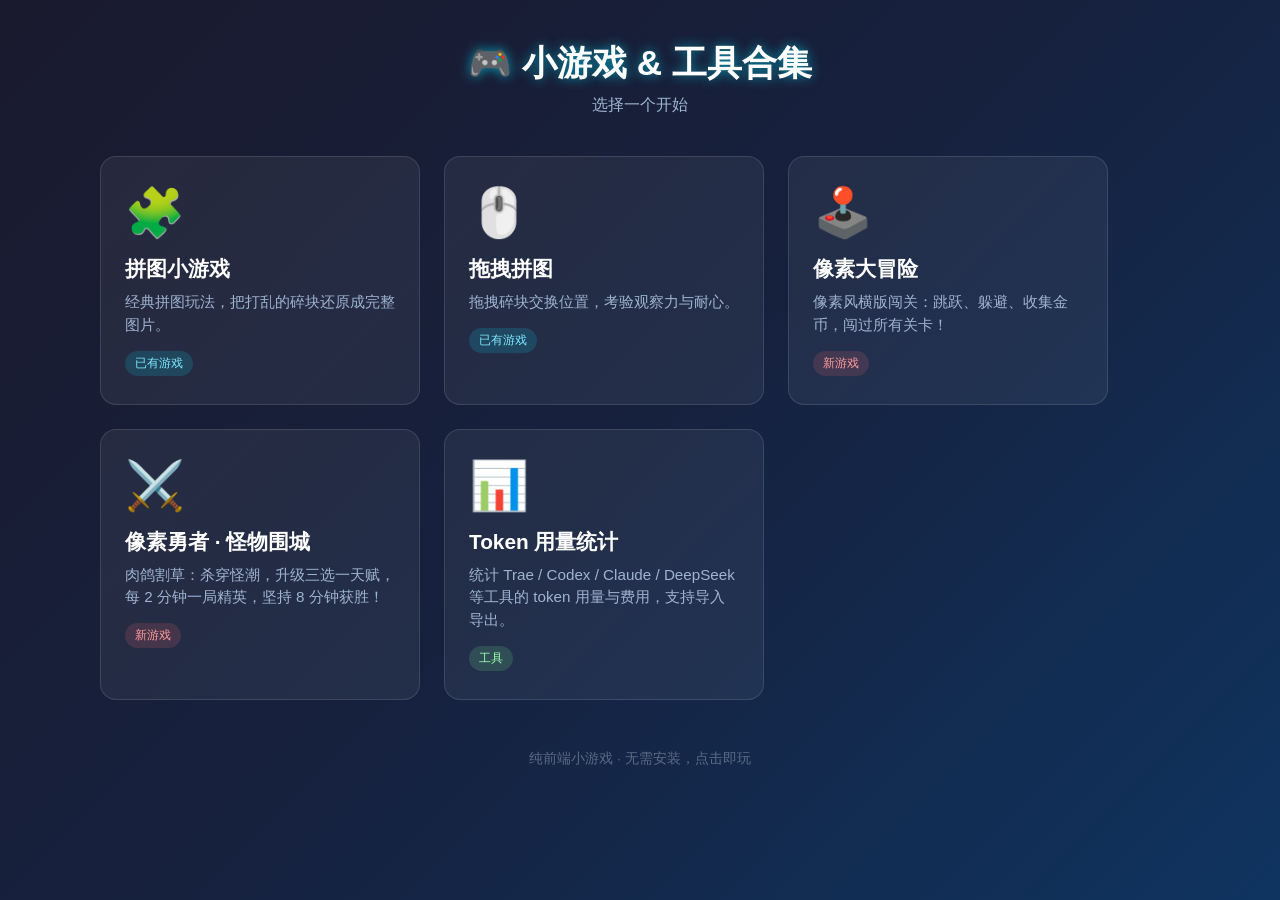
==== index.html @ 1bd0212f "init commit" ====
<!DOCTYPE html>
<html lang="zh-CN">
<head>
<meta charset="UTF-8" />
<meta name="viewport" content="width=device-width, initial-scale=1.0" />
<title>小游戏合集</title>
<style>
  * { margin: 0; padding: 0; box-sizing: border-box; -webkit-tap-highlight-color: transparent; }
  body {
    min-height: 100vh;
    font-family: "Segoe UI", "Microsoft YaHei", sans-serif;
    background: linear-gradient(135deg, #1a1a2e 0%, #16213e 50%, #0f3460 100%);
    color: #fff;
    display: flex;
    flex-direction: column;
    align-items: center;
    padding: 40px 20px;
  }
  h1 {
    font-size: 2.2rem;
    margin-bottom: 8px;
    text-shadow: 0 0 12px rgba(0, 229, 255, .6);
  }
  p.subtitle { color: #9fb4d0; margin-bottom: 40px; }
  .grid {
    display: grid;
    grid-template-columns: repeat(auto-fit, minmax(260px, 320px));
    gap: 24px;
    width: 100%;
    max-width: 1080px;
  }
  a.card {
    display: block;
    text-decoration: none;
    color: #fff;
    background: rgba(255, 255, 255, .06);
    border: 1px solid rgba(255, 255, 255, .12);
    border-radius: 16px;
    padding: 28px 24px;
    transition: transform .2s, box-shadow .2s, border-color .2s;
  }
  a.card:hover {
    transform: translateY(-6px);
    border-color: #00e5ff;
    box-shadow: 0 12px 30px rgba(0, 229, 255, .18);
  }
  .icon { font-size: 3rem; margin-bottom: 14px; }
  a.card h2 { font-size: 1.3rem; margin-bottom: 8px; }
  a.card p { color: #9fb4d0; font-size: .95rem; line-height: 1.5; }
  .tag {
    display: inline-block;
    margin-top: 14px;
    font-size: .75rem;
    padding: 4px 10px;
    border-radius: 999px;
    background: rgba(0, 229, 255, .15);
    color: #7fe9ff;
  }
  .tag.new { background: rgba(255, 107, 107, .15); color: #ff9b9b; }
  footer { margin-top: 50px; color: #5a6b85; font-size: .85rem; }
  @media (max-width: 480px) {
    body { padding: 24px 12px; }
    h1 { font-size: 1.6rem; }
    p.subtitle { margin-bottom: 24px; }
    a.card { padding: 20px 18px; }
  }
</style>
</head>
<body>
  <h1>🎮 小游戏 & 工具合集</h1>
  <p class="subtitle">选择一个开始</p>
  <div class="grid">
    <a class="card" href="./puzzle-game/index.html">
      <div class="icon">🧩</div>
      <h2>拼图小游戏</h2>
      <p>经典拼图玩法，把打乱的碎块还原成完整图片。</p>
      <span class="tag">已有游戏</span>
    </a>
    <a class="card" href="./drag-puzzle-game/index.html">
      <div class="icon">🖱️</div>
      <h2>拖拽拼图</h2>
      <p>拖拽碎块交换位置，考验观察力与耐心。</p>
      <span class="tag">已有游戏</span>
    </a>
    <a class="card" href="./pixel-adventure/index.html">
      <div class="icon">🕹️</div>
      <h2>像素大冒险</h2>
      <p>像素风横版闯关：跳跃、躲避、收集金币，闯过所有关卡！</p>
      <span class="tag new">新游戏</span>
    </a>
    <a class="card" href="./roguelike-arena/index.html">
      <div class="icon">⚔️</div>
      <h2>像素勇者 · 怪物围城</h2>
      <p>肉鸽割草：杀穿怪潮，升级三选一天赋，每 2 分钟一局精英，坚持 8 分钟获胜！</p>
      <span class="tag new">新游戏</span>
    </a>
    <a class="card" href="./token-usage-tracker/index.html">
      <div class="icon">📊</div>
      <h2>Token 用量统计</h2>
      <p>统计 Trae / Codex / Claude / DeepSeek 等工具的 token 用量与费用，支持导入导出。</p>
      <span class="tag" style="background:rgba(122,255,138,.15);color:#9dffb0">工具</span>
    </a>
  </div>
  <footer>纯前端小游戏 · 无需安装，点击即玩</footer>
</body>
</html>
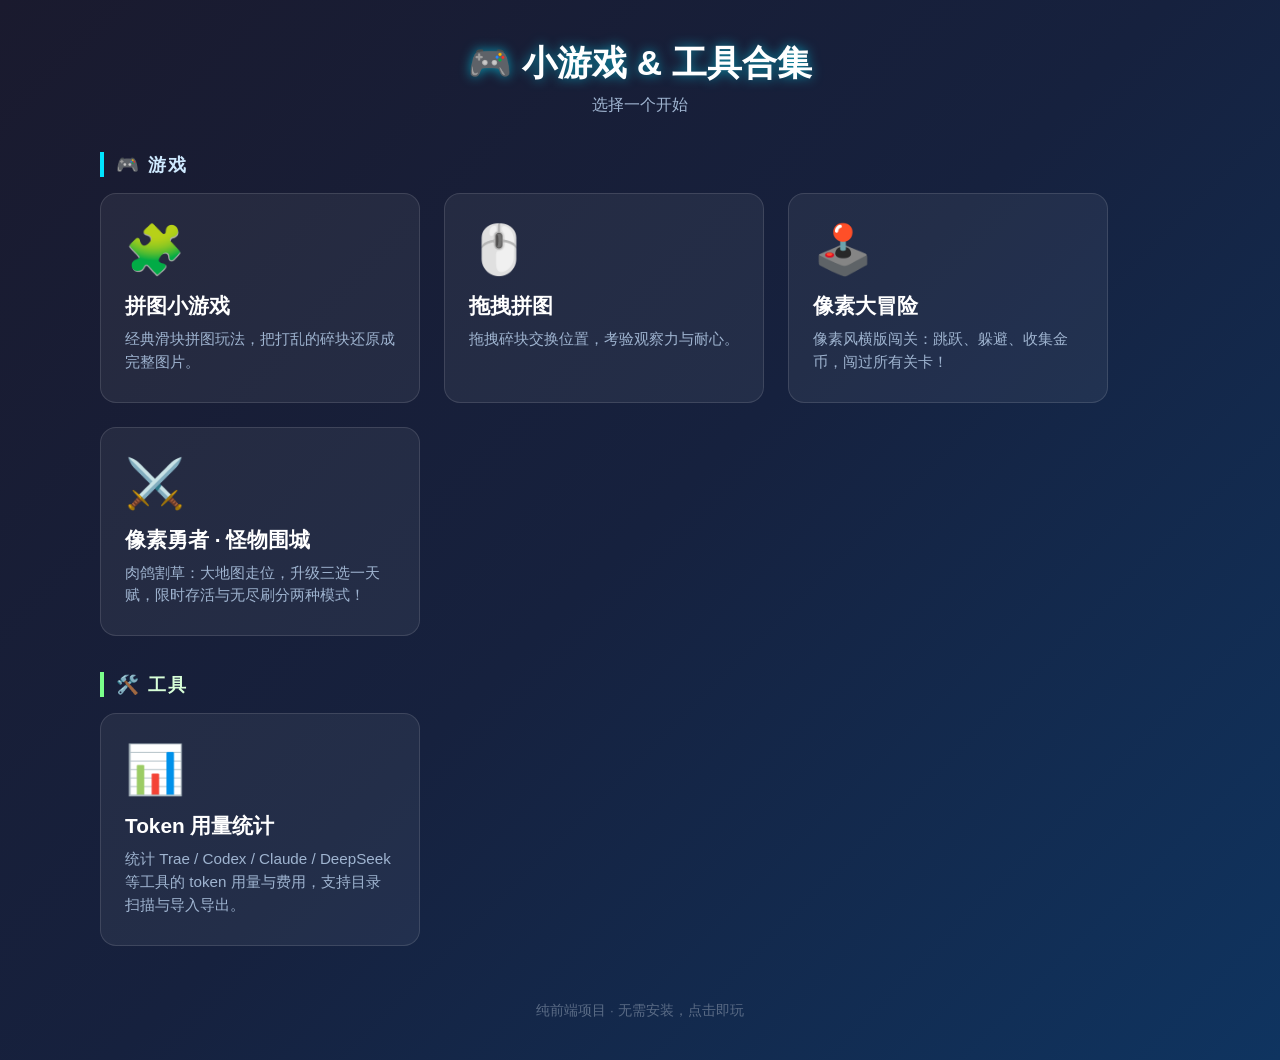
==== commit 1d59660c: "feat: 肉鸽游戏大地图+双模式；主界面游戏/工具分区 - 怪物围城：世界扩至 1920×1080，镜头跟随，新增右上角小地图，   视野外刷怪 + 掉队怪物回收 - 新增模式选择：限时存活（8 分" ====
--- a/index.html
+++ b/index.html
@@ -3,7 +3,7 @@
 <head>
 <meta charset="UTF-8" />
 <meta name="viewport" content="width=device-width, initial-scale=1.0" />
-<title>小游戏合集</title>
+<title>小游戏 & 工具合集</title>
 <style>
   * { margin: 0; padding: 0; box-sizing: border-box; -webkit-tap-highlight-color: transparent; }
   body {
@@ -21,13 +21,21 @@
     margin-bottom: 8px;
     text-shadow: 0 0 12px rgba(0, 229, 255, .6);
   }
-  p.subtitle { color: #9fb4d0; margin-bottom: 40px; }
+  p.subtitle { color: #9fb4d0; margin-bottom: 36px; }
+  section { width: 100%; max-width: 1080px; margin-bottom: 36px; }
+  section > h2 {
+    font-size: 1.15rem;
+    letter-spacing: 2px;
+    color: #cfeaff;
+    padding-left: 12px;
+    border-left: 4px solid #00e5ff;
+    margin-bottom: 16px;
+  }
+  section.tools > h2 { border-color: #7aff8a; color: #d8ffd8; }
   .grid {
     display: grid;
     grid-template-columns: repeat(auto-fit, minmax(260px, 320px));
     gap: 24px;
-    width: 100%;
-    max-width: 1080px;
   }
   a.card {
     display: block;
@@ -44,20 +52,14 @@
     border-color: #00e5ff;
     box-shadow: 0 12px 30px rgba(0, 229, 255, .18);
   }
+  section.tools a.card:hover {
+    border-color: #7aff8a;
+    box-shadow: 0 12px 30px rgba(122, 255, 138, .15);
+  }
   .icon { font-size: 3rem; margin-bottom: 14px; }
-  a.card h2 { font-size: 1.3rem; margin-bottom: 8px; }
+  a.card h3 { font-size: 1.3rem; margin-bottom: 8px; }
   a.card p { color: #9fb4d0; font-size: .95rem; line-height: 1.5; }
-  .tag {
-    display: inline-block;
-    margin-top: 14px;
-    font-size: .75rem;
-    padding: 4px 10px;
-    border-radius: 999px;
-    background: rgba(0, 229, 255, .15);
-    color: #7fe9ff;
-  }
-  .tag.new { background: rgba(255, 107, 107, .15); color: #ff9b9b; }
-  footer { margin-top: 50px; color: #5a6b85; font-size: .85rem; }
+  footer { margin-top: 20px; color: #5a6b85; font-size: .85rem; }
   @media (max-width: 480px) {
     body { padding: 24px 12px; }
     h1 { font-size: 1.6rem; }
@@ -69,38 +71,44 @@
 <body>
   <h1>🎮 小游戏 & 工具合集</h1>
   <p class="subtitle">选择一个开始</p>
-  <div class="grid">
-    <a class="card" href="./puzzle-game/index.html">
-      <div class="icon">🧩</div>
-      <h2>拼图小游戏</h2>
-      <p>经典拼图玩法，把打乱的碎块还原成完整图片。</p>
-      <span class="tag">已有游戏</span>
-    </a>
-    <a class="card" href="./drag-puzzle-game/index.html">
-      <div class="icon">🖱️</div>
-      <h2>拖拽拼图</h2>
-      <p>拖拽碎块交换位置，考验观察力与耐心。</p>
-      <span class="tag">已有游戏</span>
-    </a>
-    <a class="card" href="./pixel-adventure/index.html">
-      <div class="icon">🕹️</div>
-      <h2>像素大冒险</h2>
-      <p>像素风横版闯关：跳跃、躲避、收集金币，闯过所有关卡！</p>
-      <span class="tag new">新游戏</span>
-    </a>
-    <a class="card" href="./roguelike-arena/index.html">
-      <div class="icon">⚔️</div>
-      <h2>像素勇者 · 怪物围城</h2>
-      <p>肉鸽割草：杀穿怪潮，升级三选一天赋，每 2 分钟一局精英，坚持 8 分钟获胜！</p>
-      <span class="tag new">新游戏</span>
-    </a>
-    <a class="card" href="./token-usage-tracker/index.html">
-      <div class="icon">📊</div>
-      <h2>Token 用量统计</h2>
-      <p>统计 Trae / Codex / Claude / DeepSeek 等工具的 token 用量与费用，支持导入导出。</p>
-      <span class="tag" style="background:rgba(122,255,138,.15);color:#9dffb0">工具</span>
-    </a>
-  </div>
-  <footer>纯前端小游戏 · 无需安装，点击即玩</footer>
+
+  <section>
+    <h2>🎮 游戏</h2>
+    <div class="grid">
+      <a class="card" href="./puzzle-game/index.html">
+        <div class="icon">🧩</div>
+        <h3>拼图小游戏</h3>
+        <p>经典滑块拼图玩法，把打乱的碎块还原成完整图片。</p>
+      </a>
+      <a class="card" href="./drag-puzzle-game/index.html">
+        <div class="icon">🖱️</div>
+        <h3>拖拽拼图</h3>
+        <p>拖拽碎块交换位置，考验观察力与耐心。</p>
+      </a>
+      <a class="card" href="./pixel-adventure/index.html">
+        <div class="icon">🕹️</div>
+        <h3>像素大冒险</h3>
+        <p>像素风横版闯关：跳跃、躲避、收集金币，闯过所有关卡！</p>
+      </a>
+      <a class="card" href="./roguelike-arena/index.html">
+        <div class="icon">⚔️</div>
+        <h3>像素勇者 · 怪物围城</h3>
+        <p>肉鸽割草：大地图走位，升级三选一天赋，限时存活与无尽刷分两种模式！</p>
+      </a>
+    </div>
+  </section>
+
+  <section class="tools">
+    <h2>🛠️ 工具</h2>
+    <div class="grid">
+      <a class="card" href="./token-usage-tracker/index.html">
+        <div class="icon">📊</div>
+        <h3>Token 用量统计</h3>
+        <p>统计 Trae / Codex / Claude / DeepSeek 等工具的 token 用量与费用，支持目录扫描与导入导出。</p>
+      </a>
+    </div>
+  </section>
+
+  <footer>纯前端项目 · 无需安装，点击即玩</footer>
 </body>
 </html>
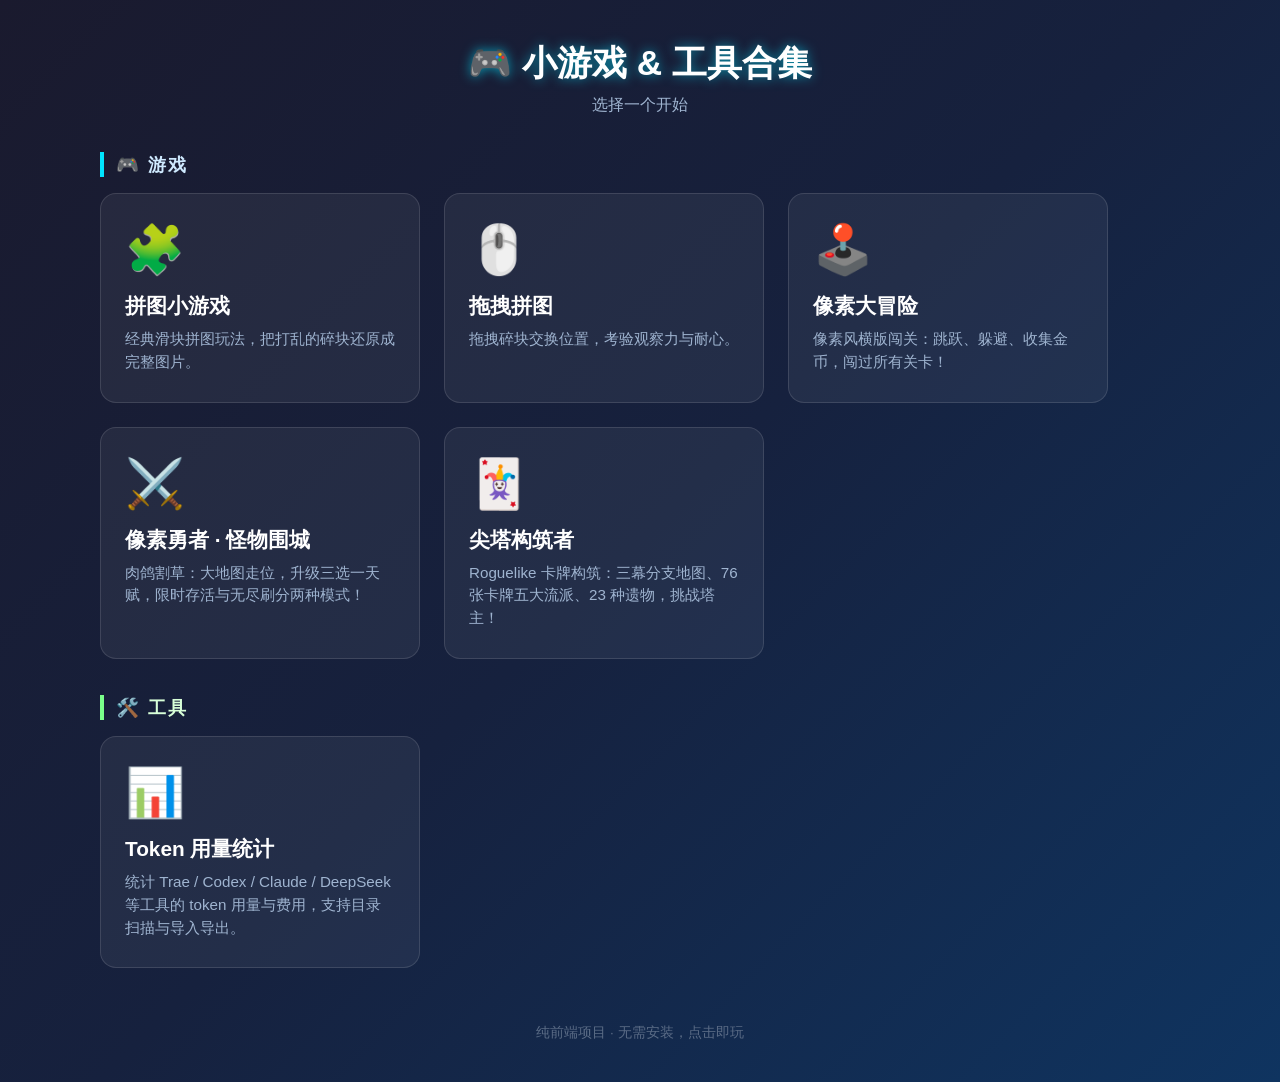
==== commit fd7e2498: "feat: 新增尖塔构筑者 —— Roguelike 卡牌构筑游戏 - 声明式效果 + 中央结算器架构（7 算子，未知算子抛异常） - 68 张卡牌四大流派 / 23 遗物 / 28 敌人 / 12 " ====
--- a/index.html
+++ b/index.html
@@ -95,6 +95,11 @@
         <h3>像素勇者 · 怪物围城</h3>
         <p>肉鸽割草：大地图走位，升级三选一天赋，限时存活与无尽刷分两种模式！</p>
       </a>
+      <a class="card" href="./card-spire/index.html">
+        <div class="icon">🃏</div>
+        <h3>尖塔构筑者</h3>
+        <p>Roguelike 卡牌构筑：三幕分支地图、76 张卡牌五大流派、23 种遗物，挑战塔主！</p>
+      </a>
     </div>
   </section>
 
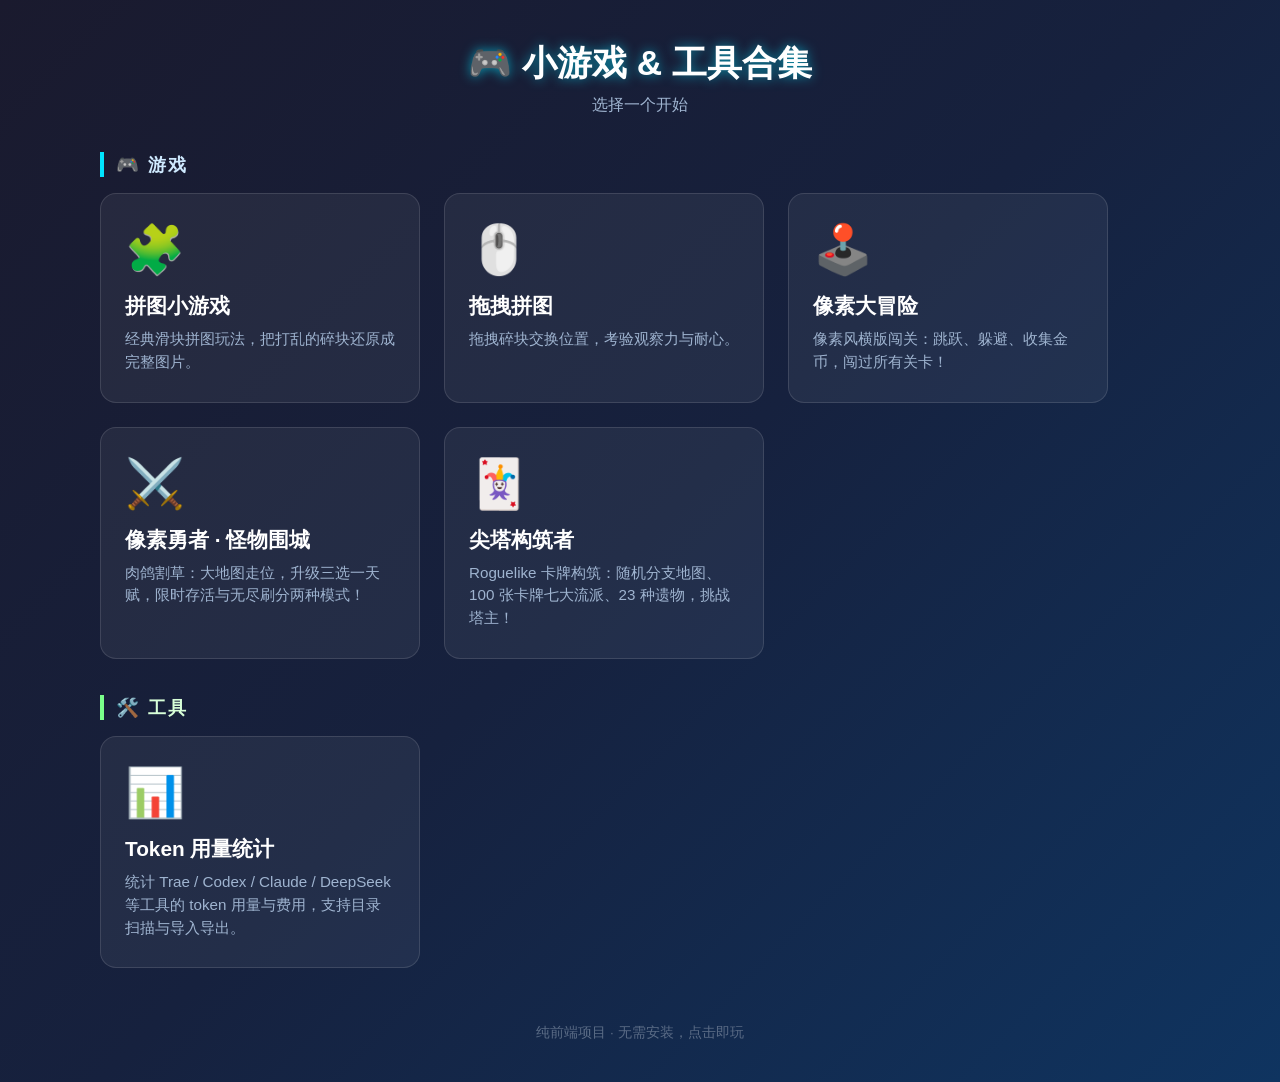
==== commit 97172b9e: "feat: 尖塔构筑者新增两大流派与随机地图，卡牌扩至 100 张 新流派（依托声明式结算器新增 2 个算子 + 2 个 buff + 1 个动态值）： - 血猎流：hpCost 血祭代价算子（不低于" ====
--- a/index.html
+++ b/index.html
@@ -98,7 +98,7 @@
       <a class="card" href="./card-spire/index.html">
         <div class="icon">🃏</div>
         <h3>尖塔构筑者</h3>
-        <p>Roguelike 卡牌构筑：三幕分支地图、76 张卡牌五大流派、23 种遗物，挑战塔主！</p>
+        <p>Roguelike 卡牌构筑：随机分支地图、100 张卡牌七大流派、23 种遗物，挑战塔主！</p>
       </a>
     </div>
   </section>
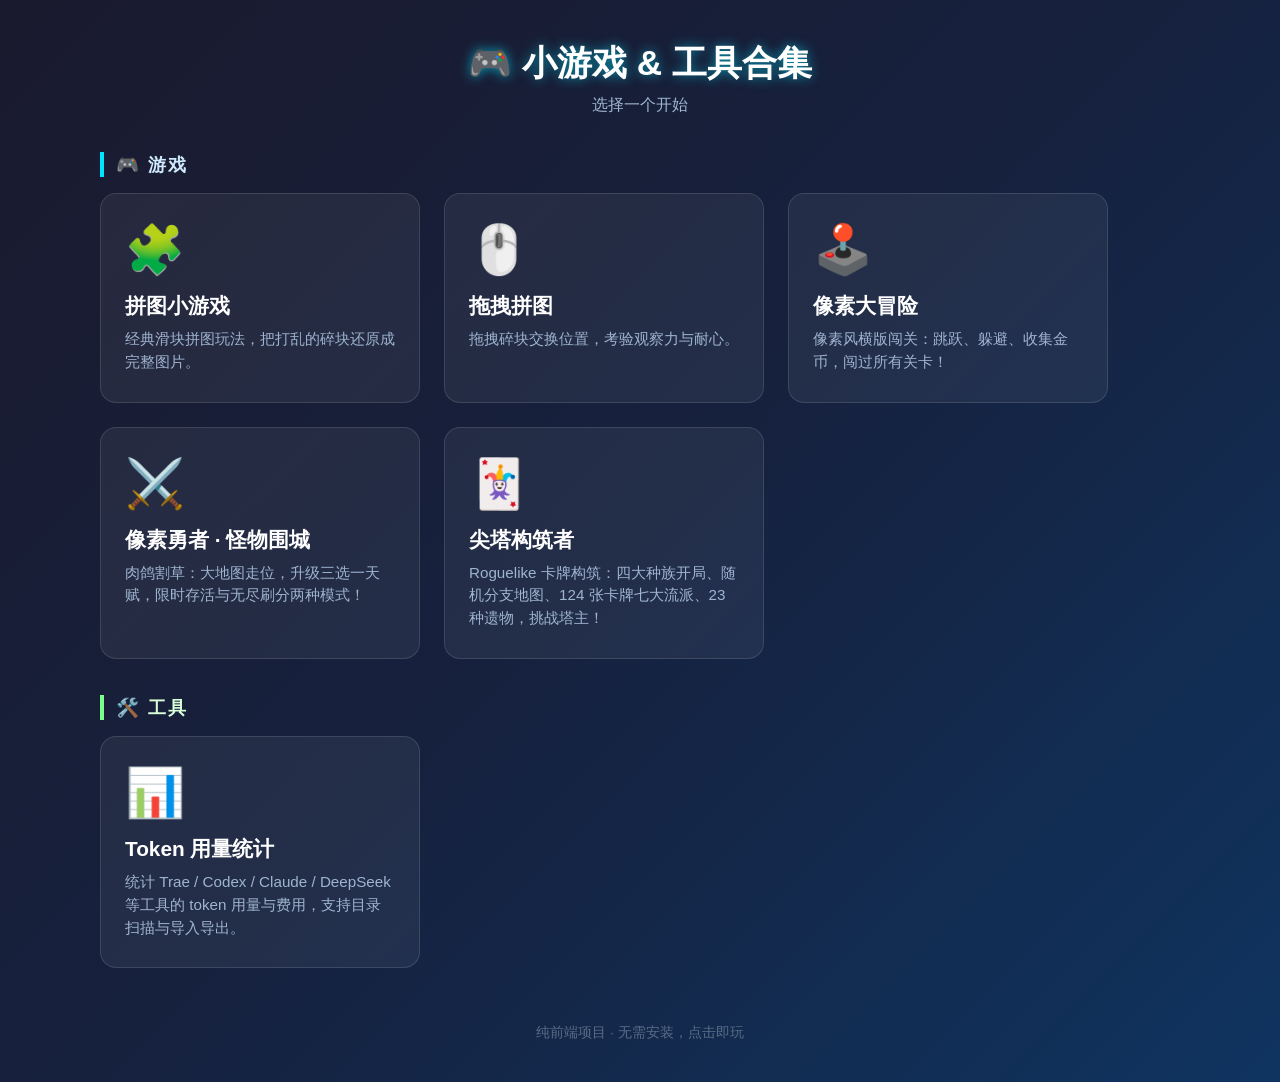
==== commit ef46e62e: "feat: 尖塔构筑者新增种族系统 —— 四大种族开局、专属卡与新怪物 - 种族系统：开局四选一（人类战士 80 血均衡 / 血族裔 70 血吸血 / 虚空裔 64 血每回合多抽 1 张 / 石裔 9" ====
--- a/index.html
+++ b/index.html
@@ -98,7 +98,7 @@
       <a class="card" href="./card-spire/index.html">
         <div class="icon">🃏</div>
         <h3>尖塔构筑者</h3>
-        <p>Roguelike 卡牌构筑：随机分支地图、100 张卡牌七大流派、23 种遗物，挑战塔主！</p>
+        <p>Roguelike 卡牌构筑：四大种族开局、随机分支地图、124 张卡牌七大流派、23 种遗物，挑战塔主！</p>
       </a>
     </div>
   </section>
